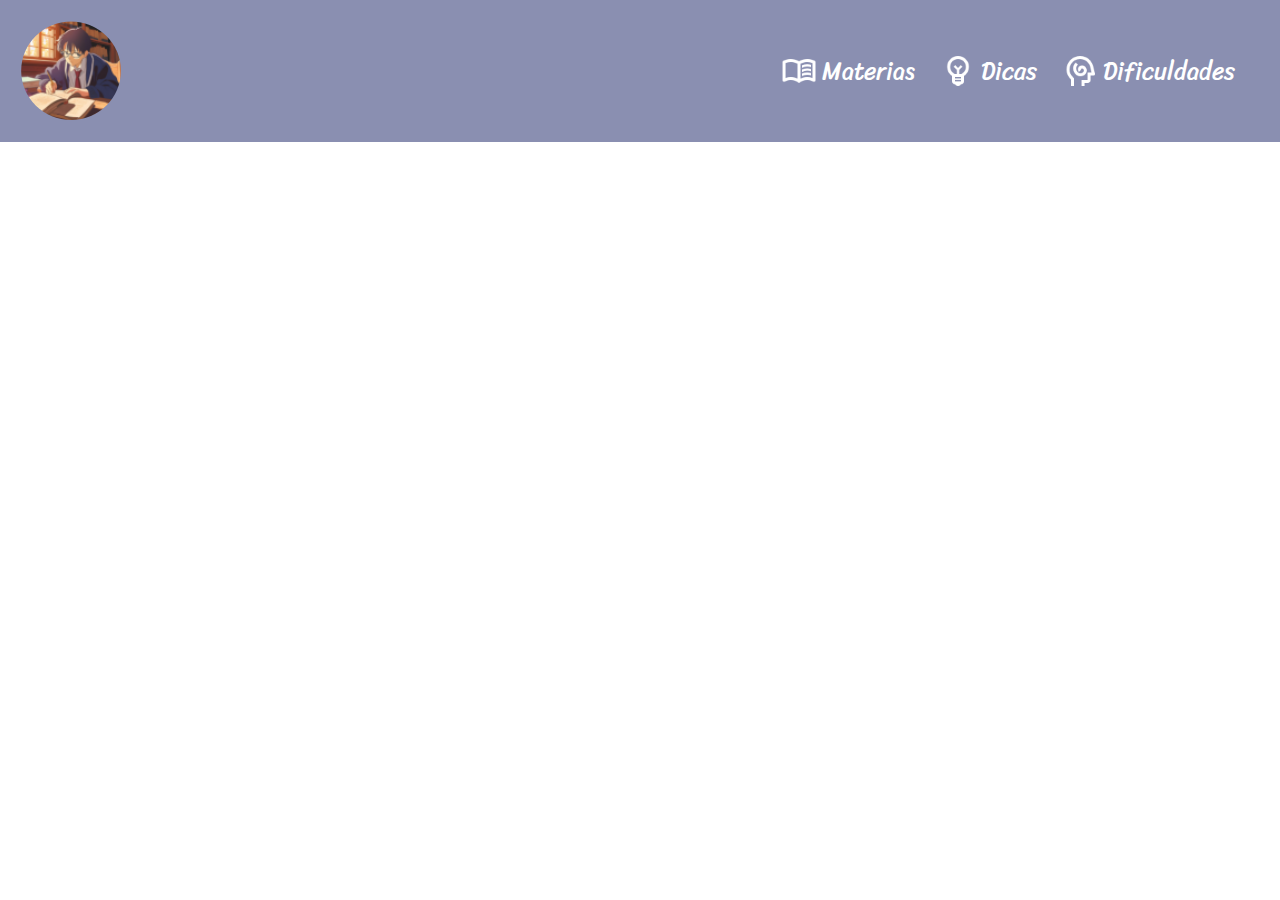
==== main.html @ 91497c23 "creation the nav section" ====
<!DOCTYPE html>
<html lang="pt-br">
<head>
    <meta charset="UTF-8">
    <meta name="viewport" content="width=device-width, initial-scale=1.0">
    <title>Facilita Enem</title>

    <link rel="stylesheet" href="style.css">

    <link rel="preconnect" href="https://fonts.googleapis.com">
    <link rel="preconnect" href="https://fonts.gstatic.com" crossorigin>
    <link href="https://fonts.googleapis.com/css2?family=Sriracha&display=swap" rel="stylesheet">
</head>
<body>
    <script src="main.js"></script>

    <header class="header">
            <img class="logo" src="/imgs/logo.png" alt="logo do site">    
                <ul class="options">
                    <img class="icon-nav" src="/imgs/book-w-icon.png" alt="livro-materias"><li><a href="">Materias</a></li>

                    <img class="icon-nav" src="/imgs/lamp-w-icon.png" alt="lampada-dicas"><li><a href="">Dicas</a></li>

                    <img class="icon-nav" src="/imgs/brain-icon.png" alt="cerebro-dificuldades"><li><a href="">Dificuldades</a></li>
                </ul>
    </header>
</body>
</html>
---- style.css ----
*{
    margin: 0;
    padding: 0;
    box-sizing: border-box;
    text-decoration: none;
}
body, ul, li, p{
    font-size: 100%;
    list-style-type: none;
    list-style: none;
}
a{
    text-decoration: none;
    color: #fff;
    padding-right: 25px;
    display: block;
    
}
.header{
    
   width: 100%;
   background-color: #8A8FB1;
   align-items: center;
   display: flex;
   justify-content: space-between;
   flex-wrap: wrap;
   padding: 20px;
}
.logo{
    display: block;
}
.options{
    display: flex;
    align-items: center;
    justify-content:space-around;
    color: #ffffff;
    font-size: 24px;
    font-family: "Sriracha";
    
}
.icon-nav{
    width: 41px;
    height: auto;
    padding-right: 5px;
    display: block;

}
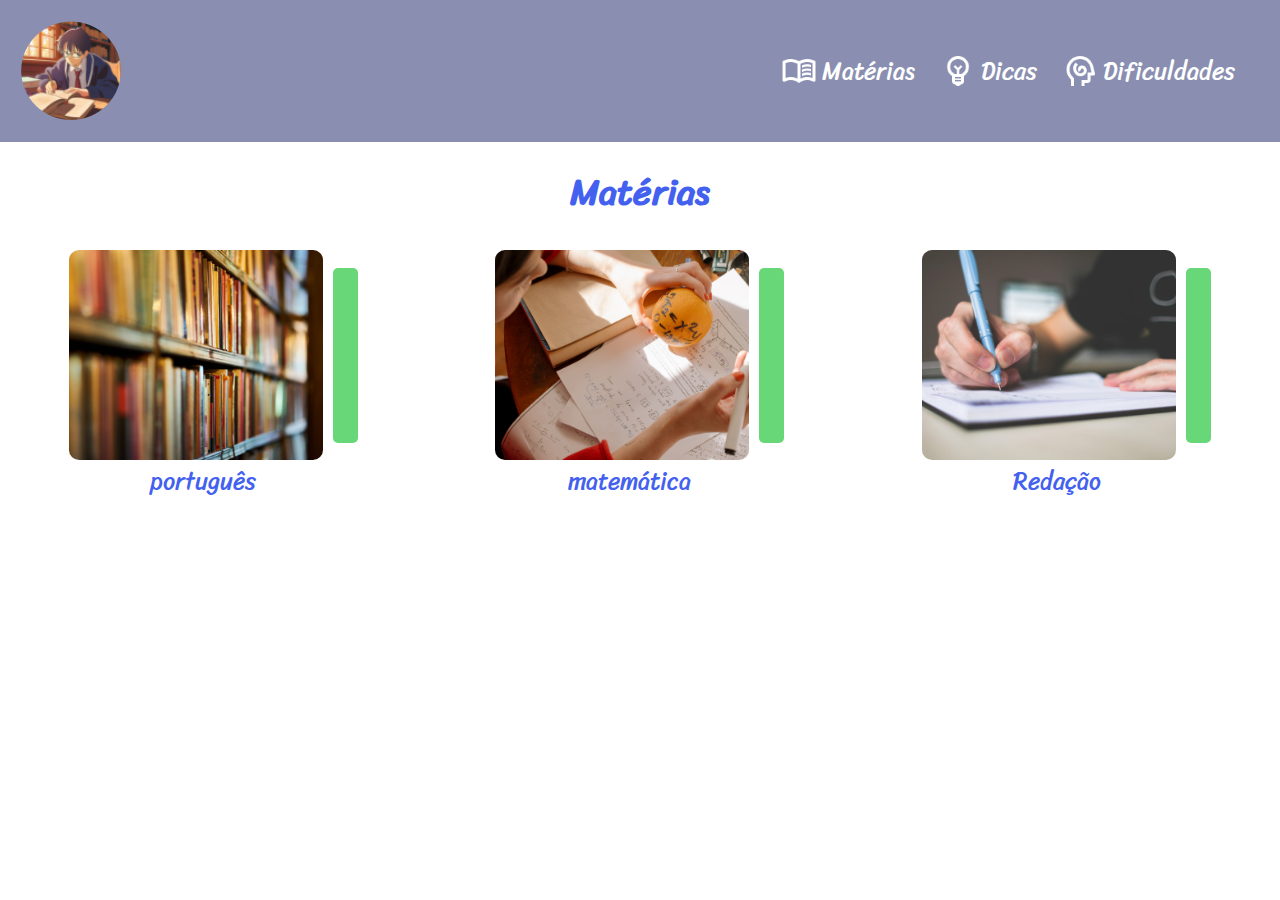
==== commit 775d7d16: "section for materias" ====
--- a/main.html
+++ b/main.html
@@ -17,12 +17,37 @@
     <header class="header">
             <img class="logo" src="/imgs/logo.png" alt="logo do site">    
                 <ul class="options">
-                    <img class="icon-nav" src="/imgs/book-w-icon.png" alt="livro-materias"><li><a href="">Materias</a></li>
+                    <img class="icon-nav" src="/imgs/book-w-icon.png" alt="livro-materias"><li><a class="opt" href="">Matérias</a></li>
 
-                    <img class="icon-nav" src="/imgs/lamp-w-icon.png" alt="lampada-dicas"><li><a href="">Dicas</a></li>
+                    <img class="icon-nav" src="/imgs/lamp-w-icon.png" alt="lampada-dicas"><li><a class="opt" href="">Dicas</a></li>
 
-                    <img class="icon-nav" src="/imgs/brain-icon.png" alt="cerebro-dificuldades"><li><a href="">Dificuldades</a></li>
+                    <img class="icon-nav" src="/imgs/brain-icon.png" alt="cerebro-dificuldades"><li><a class="opt" href="">Dificuldades</a></li>
                 </ul>
     </header>
+     <h1 class="title">Matérias</h1>
+    <section class="container">
+
+        <div class="element">
+            <div class="card">
+                <img class="img-mat" src="/imgs/port.png" alt="português"> <div class="med"></div>
+            </div>
+                <a class="materias" href="">português</a>
+        </div>
+
+        <div class="element">
+            <div class="card">
+                <img class="img-mat" src="/imgs/math.png" alt="matemática"> <div class="med"></div>
+            </div>
+                <a class="materias" href="">matemática</a>
+        </div>
+
+        <div class="element">
+            <div class="card">
+                <img class="img-mat" src="/imgs/txt.png" alt="redação"> <div class="med"></div>
+            </div>
+                <a class="materias" href="">Redação</a>
+        </div>
+
+    </section>
 </body>
 </html>--- a/style.css
+++ b/style.css
@@ -9,7 +9,7 @@
     list-style-type: none;
     list-style: none;
 }
-a{
+.opt{
     text-decoration: none;
     color: #fff;
     padding-right: 25px;
@@ -43,5 +43,51 @@
     height: auto;
     padding-right: 5px;
     display: block;
-
+}
+.title{
+    font-size: 36px;
+    font-family: "Sriracha";
+    color: #4361ee;
+    text-align: center;
+    padding-bottom: 26px;
+    padding-top: 18px;
+    
+}
+.container{
+    display: flex;
+    justify-content: space-around;
+    align-items: center;
+    flex-direction: row;
+    width: 100%;
+    height: auto;
+}
+.card{
+    display: flex;
+    align-items: center;
+    flex-direction: row;
+}
+.element{
+    align-items: center;
+    display: flex;
+    flex-direction: column;
+}
+.img-mat{
+    display: flex;
+    width: 254px;
+    border-radius: 10px;
+}
+.med{
+    background-color: #67d777;
+    width: 25px;
+    height: 175px;
+    margin-left: 10px;
+    border-radius: 5px;
+}
+.materias{
+    display: inline;
+    text-decoration: none;
+    color: #4361ee;
+    font-size: 24px;
+    font-family: "Sriracha";
+    padding-right: 20px;
 }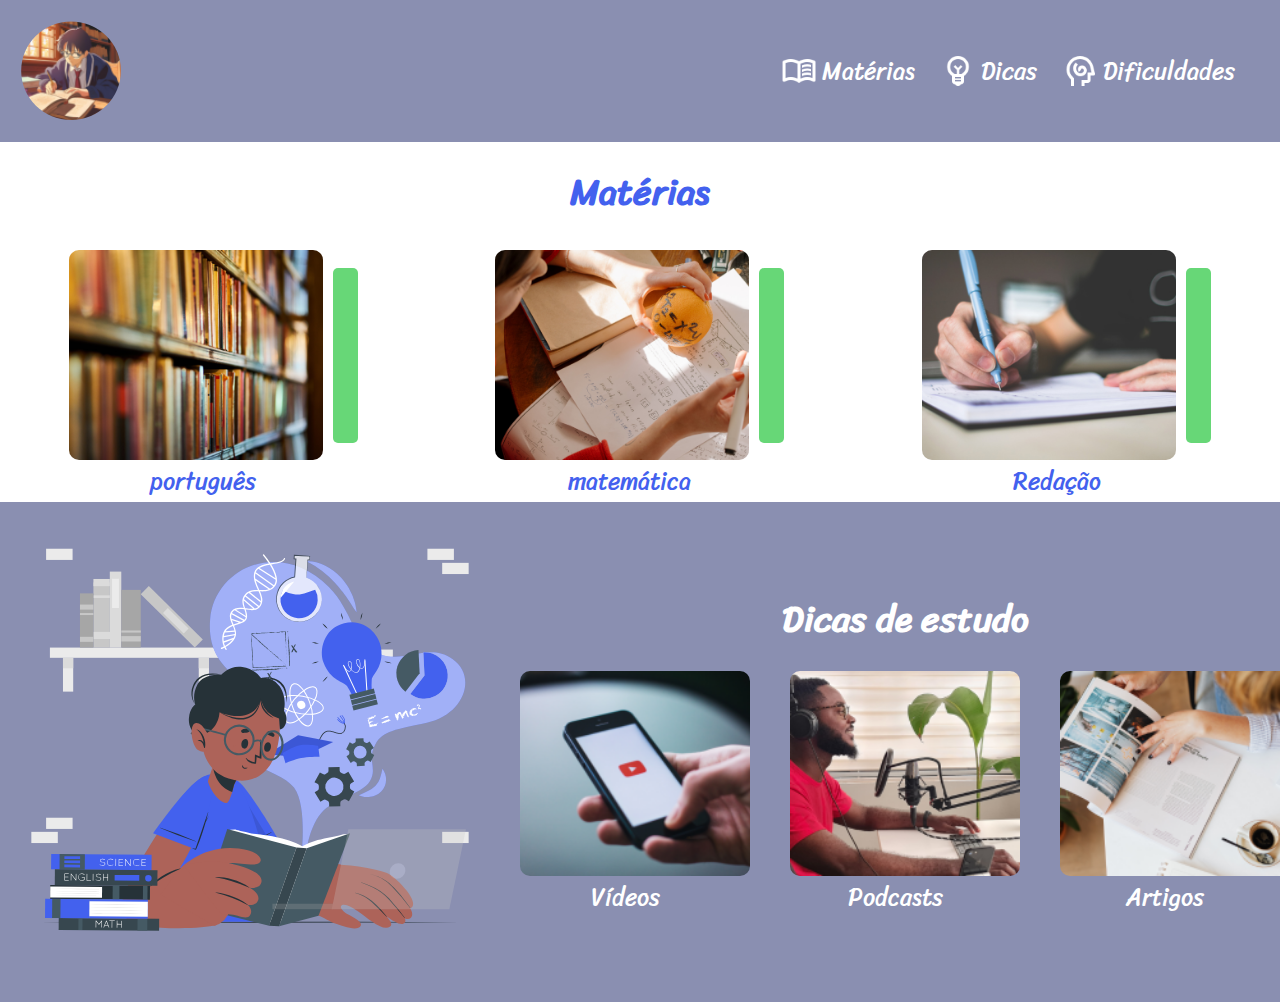
==== commit 41ad0426: "second section" ====
--- a/main.html
+++ b/main.html
@@ -49,5 +49,36 @@
         </div>
 
     </section>
+
+    <section class="container2">
+        <img class="img-move" src="/imgs/anm1.svg" alt="menino estudando.">
+        
+        <section class="elements">
+            <h1 class="title2">Dicas de estudo</h1>
+            <div class="section">
+            
+                <div class="alt">
+                    <div class="element-dicas">
+                        <div class="card">
+                            <img class="img-dicas" src="/imgs/videos.png" alt="videos">
+                        </div>
+                            <a class="dicas" href="">Vídeos</a>
+                    </div>
+                    <div class="element-dicas">
+                        <div class="card">
+                            <img class="img-dicas" src="/imgs/podcasts.png" alt="podcasts">
+                        </div>
+                            <a class="dicas" href="">Podcasts</a>
+                    </div>
+                    <div class="element-dicas">
+                        <div class="card">
+                            <img class="img-dicas" src="/imgs/article.png" alt="artigos">
+                        </div>
+                            <a class="dicas" href="">Artigos</a>
+                    </div>
+                </div>
+            </div>
+        </section>
+    </section>
 </body>
 </html>--- a/style.css
+++ b/style.css
@@ -28,6 +28,8 @@
 }
 .logo{
     display: block;
+    width: 102px;
+    height: auto;
 }
 .options{
     display: flex;
@@ -65,6 +67,8 @@
     display: flex;
     align-items: center;
     flex-direction: row;
+    padding-left: 20px;
+    padding-right: 20px;
 }
 .element{
     align-items: center;
@@ -90,4 +94,65 @@
     font-size: 24px;
     font-family: "Sriracha";
     padding-right: 20px;
-}+}
+.title2{
+    font-size: 36px;
+    font-family: "Sriracha";
+    color: #ffffff;
+    text-align: center;
+    padding-bottom: 20px;
+    display: flex;
+    
+}
+.container2{ 
+    width: 100%;
+    height: auto;
+    background-color: #8A8FB1;
+    align-items: center;
+    display: flex;
+    justify-content: space-around;
+    flex-direction: row;
+}
+.img-dicas{
+    display: flex;
+    width: 230px;
+    height: auto;
+    border-radius: 10px;
+}
+.element-dicas{
+    align-items: center;
+    display: flex;
+    flex-direction: column;
+}
+.dicas{
+    display: inline;
+    text-decoration: none;
+    color: #ffffff;
+    font-size: 24px;
+    font-family: "Sriracha";
+    padding-right: 20px;
+}
+.section{
+    display: flex;
+    justify-content: space-around;
+    align-items: center;
+    flex-direction: row;
+}
+.alt{
+    display: flex;
+    justify-content: space-around;
+    align-items: center;
+    flex-direction: row;
+}
+.img-move{
+    width: 500px;
+    height: auto;
+}
+.elements{
+    display: flex;
+    flex-direction: column;
+    align-items: center;
+}
+
+
+
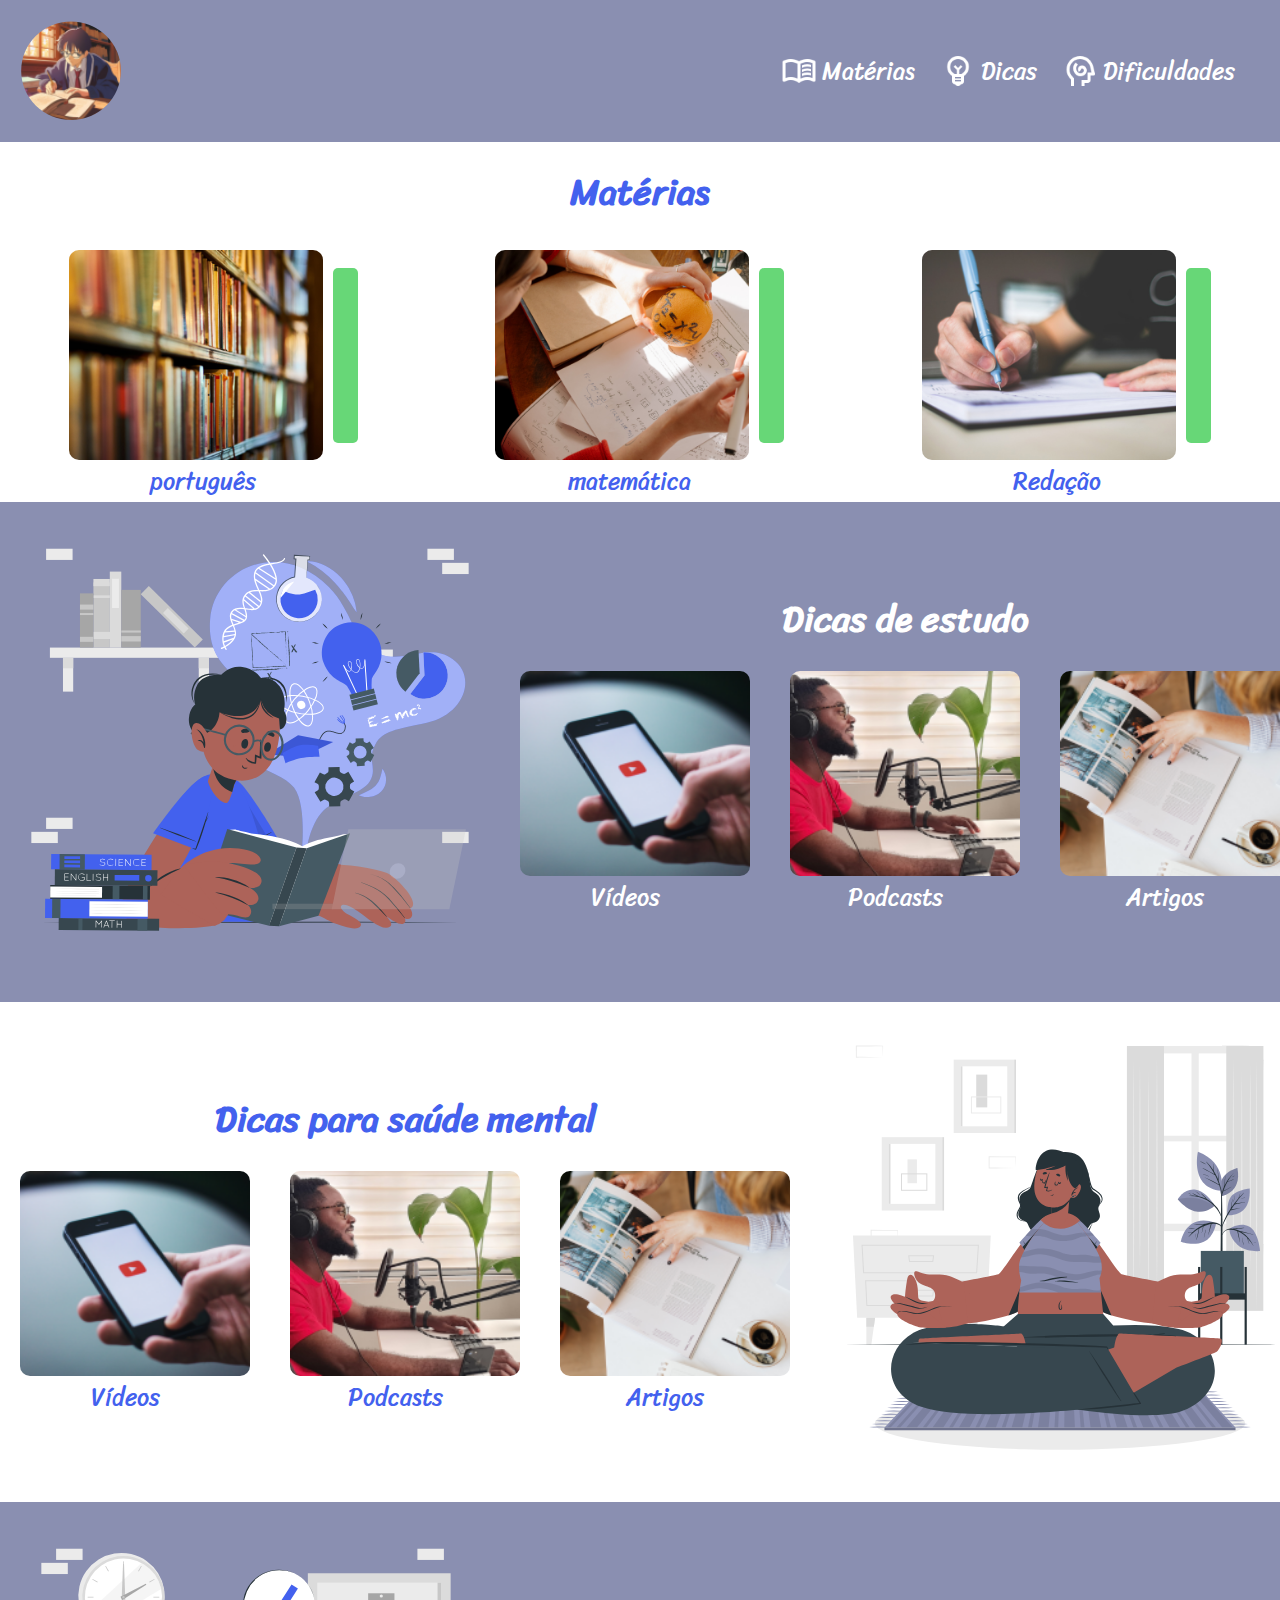
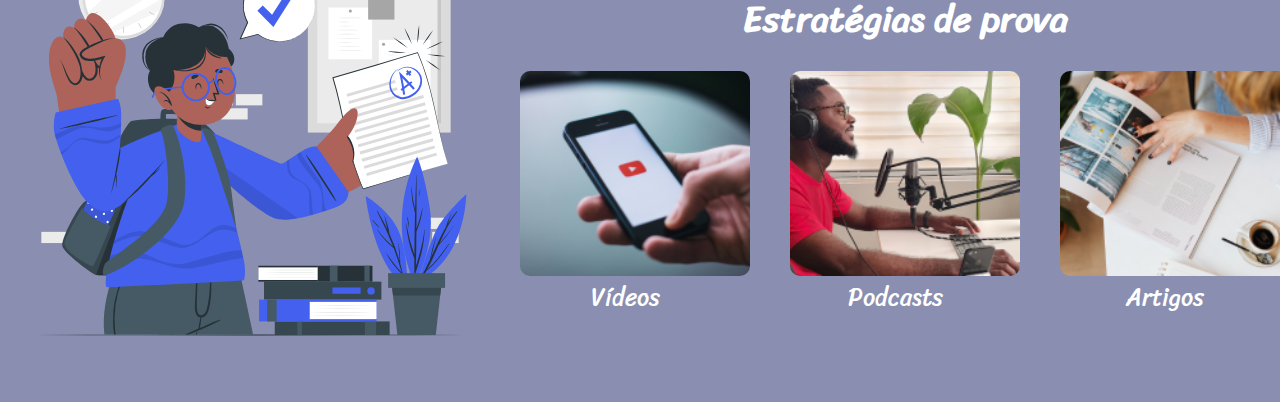
==== commit 5f267ceb: "third commit, creation section" ====
--- a/main.html
+++ b/main.html
@@ -80,5 +80,71 @@
             </div>
         </section>
     </section>
+
+
+    
+    <section class="container2-2">
+        
+        <section class="elements">
+            <h1 class="title2-2">Dicas para saúde mental</h1>
+            <div class="section">
+            
+                <div class="alt">
+                    <div class="element-dicas">
+                        <div class="card">
+                            <img class="img-dicas" src="/imgs/videos.png" alt="videos">
+                        </div>
+                            <a class="dicas-2" href="">Vídeos</a>
+                    </div>
+                    <div class="element-dicas">
+                        <div class="card">
+                            <img class="img-dicas" src="/imgs/podcasts.png" alt="podcasts">
+                        </div>
+                            <a class="dicas-2" href="">Podcasts</a>
+                    </div>
+                    <div class="element-dicas">
+                        <div class="card">
+                            <img class="img-dicas" src="/imgs/article.png" alt="artigos">
+                        </div>
+                            <a class="dicas-2" href="">Artigos</a>
+                    </div>
+                </div>
+            </div>
+        </section>
+            <img class="img-move" src="/imgs/anm2.svg" alt="mulher meditando.">
+    </section>
+
+
+
+    <section class="container2">
+        <img class="img-move" src="/imgs/anm3.svg" alt="menino com prova na mão.">
+        
+        <section class="elements">
+            <h1 class="title2">Estratégias de prova</h1>
+            <div class="section">
+            
+                <div class="alt">
+                    <div class="element-dicas">
+                        <div class="card">
+                            <img class="img-dicas" src="/imgs/videos.png" alt="videos">
+                        </div>
+                            <a class="dicas" href="">Vídeos</a>
+                    </div>
+                    <div class="element-dicas">
+                        <div class="card">
+                            <img class="img-dicas" src="/imgs/podcasts.png" alt="podcasts">
+                        </div>
+                            <a class="dicas" href="">Podcasts</a>
+                    </div>
+                    <div class="element-dicas">
+                        <div class="card">
+                            <img class="img-dicas" src="/imgs/article.png" alt="artigos">
+                        </div>
+                            <a class="dicas" href="">Artigos</a>
+                    </div>
+                </div>
+            </div>
+        </section>
+    </section>
 </body>
 </html>--- a/style.css
+++ b/style.css
@@ -153,6 +153,29 @@
     flex-direction: column;
     align-items: center;
 }
+.container2-2{
+    width: 100%;
+    height: auto;
+    align-items: center;
+    display: flex;
+    justify-content: space-around;
+    flex-direction: row;
+}
+.title2-2{
+    font-size: 36px;
+    font-family: "Sriracha";
+    color: #4361ee;
+    text-align: center;
+    padding-bottom: 20px;
+    display: flex;
+}
+.dicas-2{
+    display: inline;
+    text-decoration: none;
+    color: #4361ee;
+    font-size: 24px;
+    font-family: "Sriracha";
+    padding-right: 20px;
+}
 
 
-
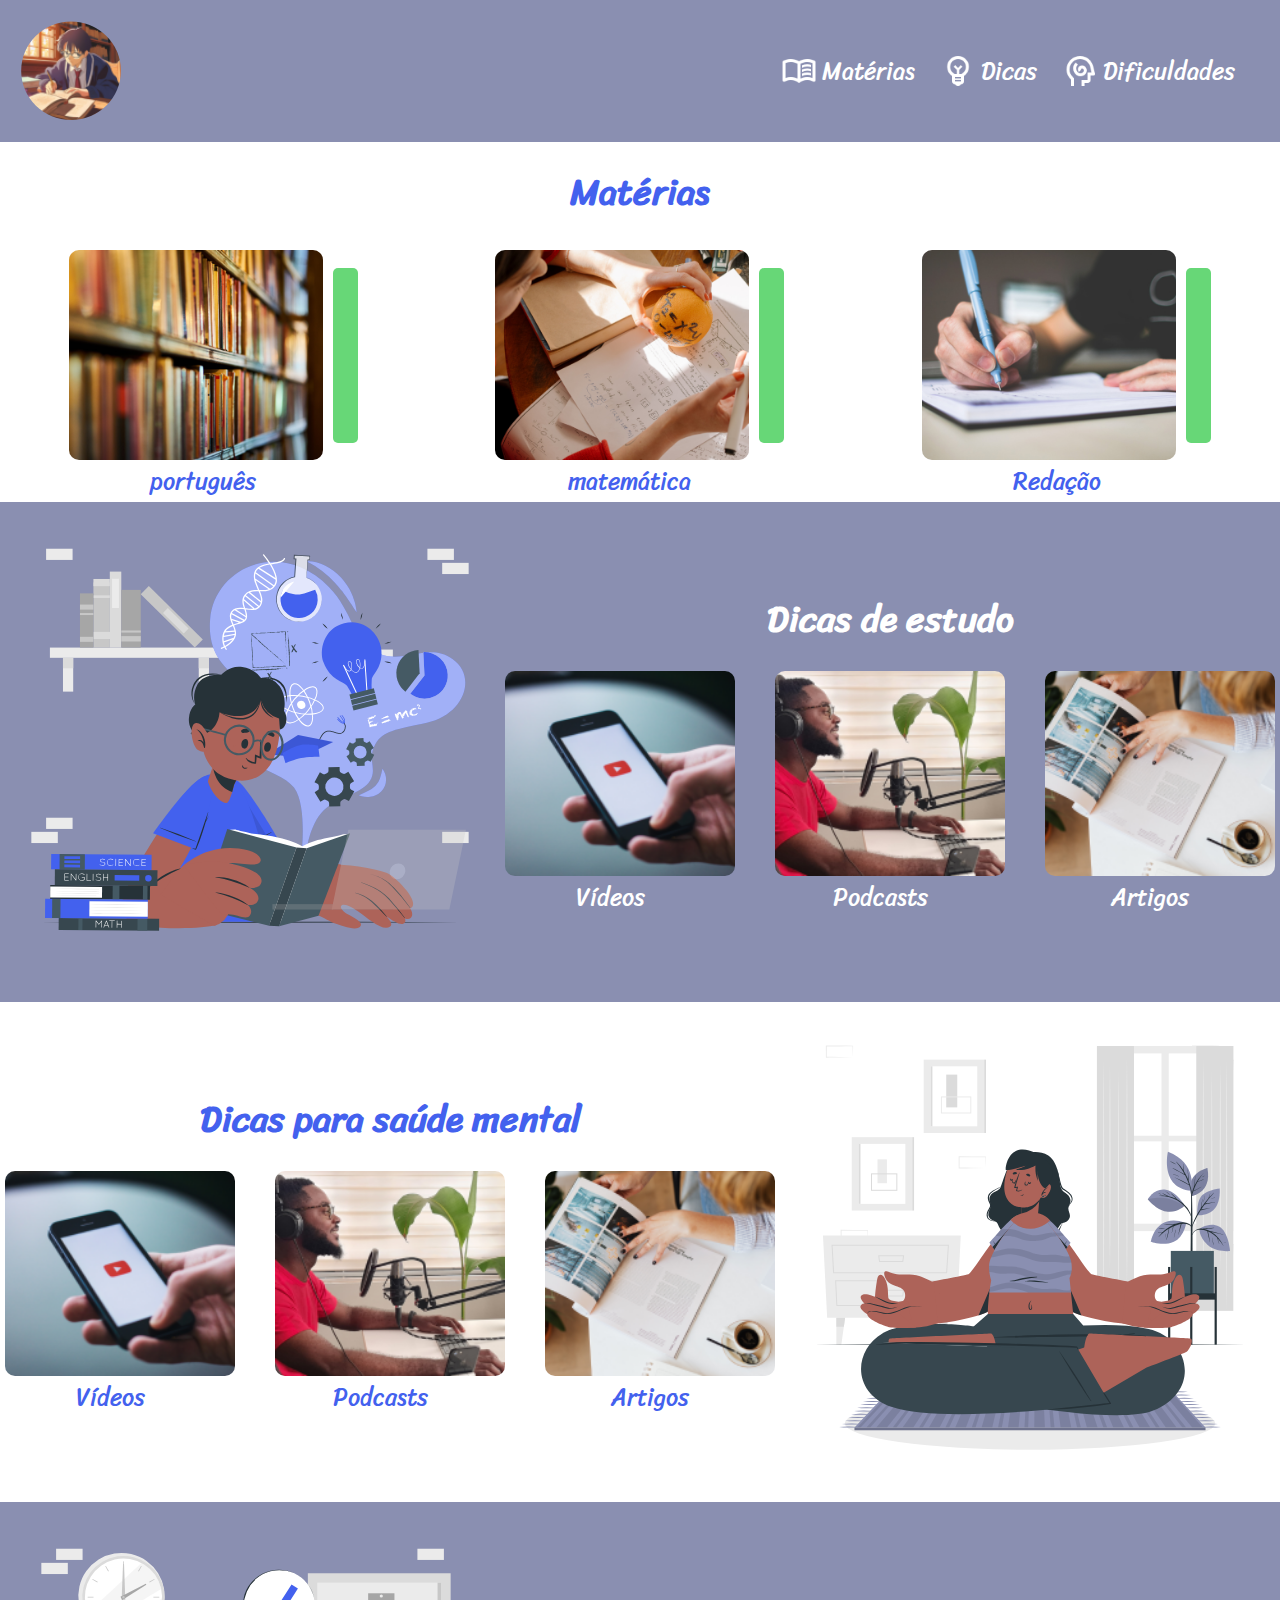
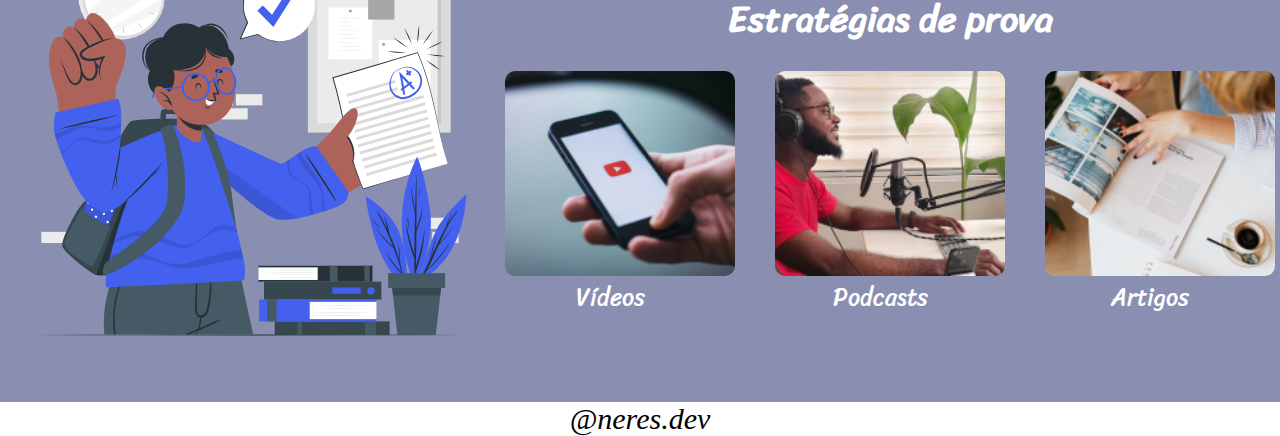
==== commit 196c229c: "creation component footer" ====
--- a/main.html
+++ b/main.html
@@ -146,5 +146,7 @@
             </div>
         </section>
     </section>
+
+    <footer class="rodape"><p>@neres.dev</p></footer>
 </body>
 </html>--- a/style.css
+++ b/style.css
@@ -62,6 +62,7 @@
     flex-direction: row;
     width: 100%;
     height: auto;
+    overflow: hidden;
 }
 .card{
     display: flex;
@@ -152,6 +153,7 @@
     display: flex;
     flex-direction: column;
     align-items: center;
+    overflow:hidden;
 }
 .container2-2{
     width: 100%;
@@ -177,5 +179,10 @@
     font-family: "Sriracha";
     padding-right: 20px;
 }
+.rodape{
+    font-style: italic;
+    font-size: 30px;
+    text-align: center;
+}
 
 
